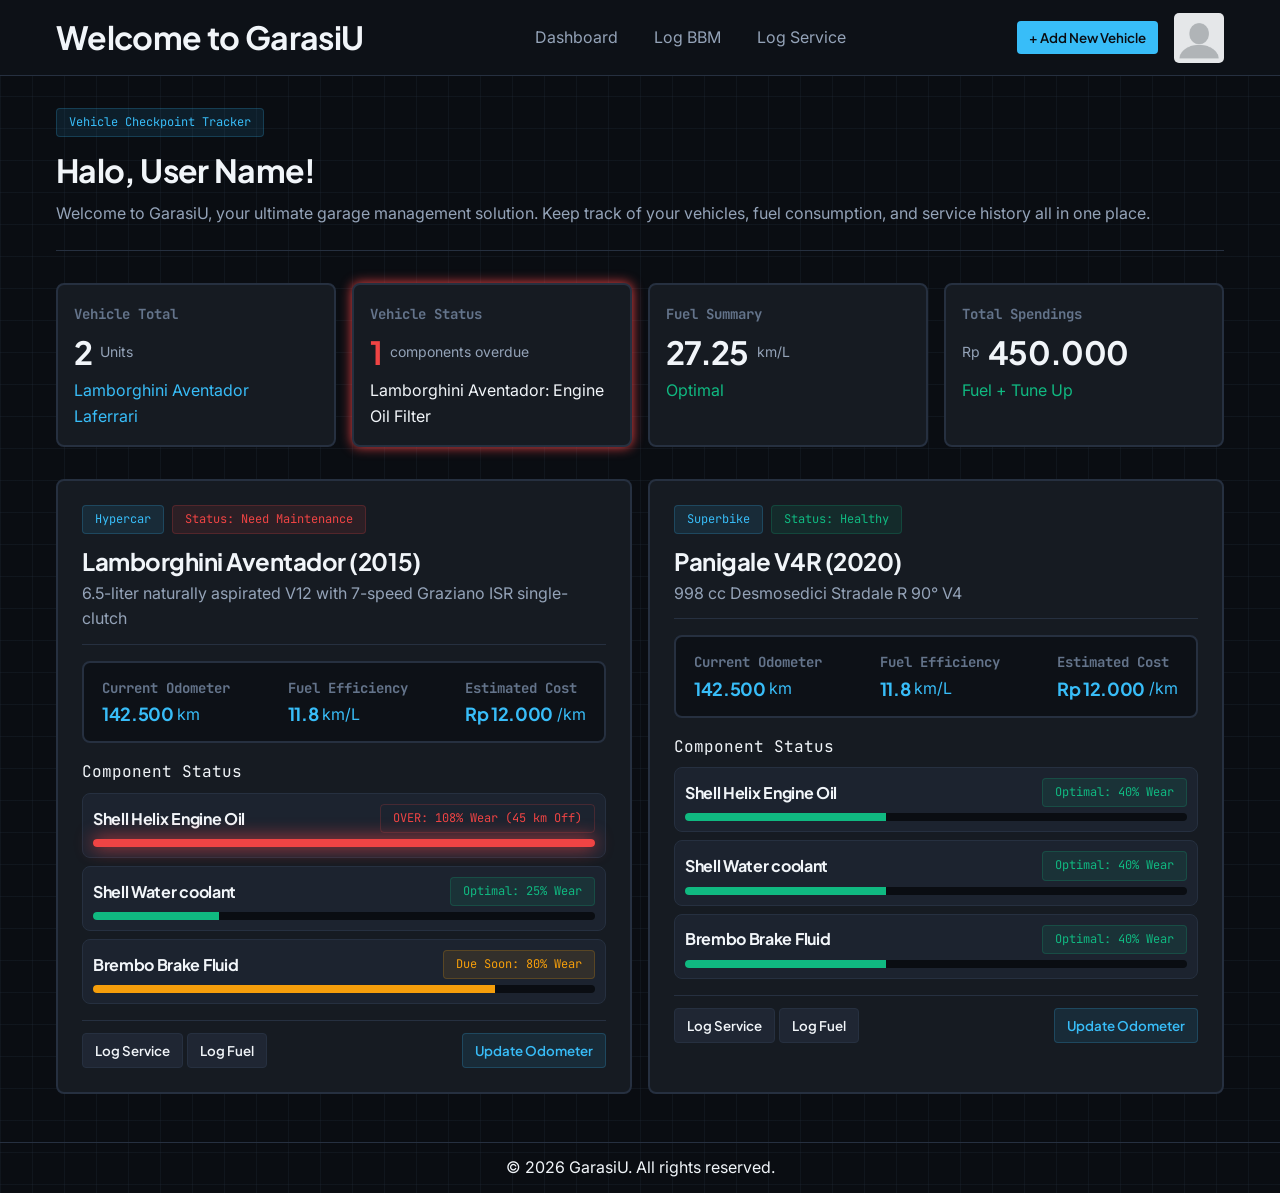
==== dashboard.html @ d57dfd20 "refactor: dashboard page" ====
<!DOCTYPE html>
<html lang="en">

<head>
    <meta charset="UTF-8">
    <meta name="viewport" content="width=device-width, initial-scale=1.0">
    <title>GarasiU - Dashboard</title>
    <link rel="stylesheet" href="styleD.css">
</head>

<body>
    <main>
        <!-- Header -->
        <header class="header">
            <h1>Welcome to GarasiU</h1>
            <nav>
                <a href="index.html">Dashboard</a>
                <a href="logBBM.html">Log BBM</a>
                <a href="logService.html">Log Service</a>
            </nav>

            <div>
                <button>+ Add New Vehicle</button>
                <img src="profile.png" alt="user profile picture" width="50" height="50">
            </div>
        </header>

        <!-- Hero Section -->
        <section class="hero-home">
            <span>Vehicle Checkpoint Tracker</span>
            <h2>Halo, User Name!</h2>
            <p>Welcome to GarasiU, your ultimate garage management solution. Keep track of your vehicles, fuel
                consumption, and service history all in one place.</p>
        </section>

        <!-- Hero Tabs Metrik -->
        <section class="hero-tab">
            <div class="hero-tab-armada">
                <span>Vehicle Total</span>
                <div>
                    <h2>2</h2>
                    <p>Units</p>
                </div>
                <ul>Lamborghini Aventador</ul>
                <ul>Laferrari</ul>
            </div>

            <div class="hero-tab-status">
                <span>Vehicle Status</span>
                <div>
                    <h2>1</h2>
                    <p>components overdue</p>
                </div>
                <article>Lamborghini Aventador: Engine Oil Filter</article>
            </div>

            <div class="hero-tab-fuelSummary">
                <span>Fuel Summary</span>
                <div>
                    <h2>27.25</h2>
                    <p>km/L</p>
                </div>
                <article>Optimal</article>
            </div>

            <div class="hero-tab-spendings">
                <span>Total Spendings</span>
                <div>
                    <p>Rp</p>
                    <h2>450.000</h2>
                </div>
                <article>Fuel + Tune Up</article>
            </div>
        </section>

        <!-- Vehicle Cards Area -->
        <section class="card-vehicle">

            <!-- Vehicle 1 -->
            <div class="card-vehicle-1">
                <section class="card-header">
                    <div class="card-span">
                        <span class="type">Hypercar</span>
                        <span class="status">Status: Need Maintenance</span>
                    </div>
                    <h2>Lamborghini Aventador (2015)</h2>
                    <p>6.5-liter naturally aspirated V12 with 7-speed Graziano ISR single-clutch</p>
                </section>

                <section class="box-section">
                    <div class="box-odo">
                        <span>Current Odometer</span>
                        <div>
                            <h2>142.500</h2>
                            <p>km</p>
                        </div>
                    </div>

                    <div class="box-fuel">
                        <span>Fuel Efficiency</span>
                        <div>
                            <h2>11.8</h2>
                            <p>km/L</p>
                        </div>
                    </div>

                    <div class="box-cost">
                        <span>Estimated Cost</span>
                        <div>
                            <h2>Rp 12.000</h2>
                            <p>/km</p>
                        </div>
                    </div>
                </section>

                <section class="component-list">
                    <span>Component Status</span>

                    <div class="component-item">
                        <div class="component-header-1">
                            <h4>Shell Helix Engine Oil</h4>
                            <span>OVER: 108% Wear (45 km Off)</span>
                        </div>
                        <div class="component-progress-1">
                            <div class="component-progress-bar-1" style="width: 100%;"></div>
                        </div>
                    </div>

                    <div class="component-item">
                        <div class="component-header-2">
                            <h4>Shell Water coolant</h4>
                            <span>Optimal: 25% Wear</span>
                        </div>
                        <div class="component-progress-2">
                            <div class="component-progress-bar-2" style="width: 25%;"></div>
                        </div>
                    </div>

                    <div class="component-item">
                        <div class="component-header-3">
                            <h4>Brembo Brake Fluid</h4>
                            <span>Due Soon: 80% Wear</span>
                        </div>
                        <div class="component-progress-3">
                            <div class="component-progress-bar-3" style="width: 80%;"></div>
                        </div>
                    </div>
                </section>

                <section class="box-footer">
                    <div class="box-footer-left">
                        <button>Log Service</button>
                        <button>Log Fuel</button>
                    </div>
                    <button class="box-footer-right">Update Odometer</button>
                </section>
            </div>

            <!-- Vehicle 2 -->
            <div class="card-vehicle-2">
                <section class="card-header-2">
                    <div class="card-span-2">
                        <span class="type">Superbike</span>
                        <span class="status">Status: Healthy</span>
                    </div>
                    <h2>Panigale V4R (2020)</h2>
                    <p>998 cc Desmosedici Stradale R 90° V4</p>
                </section>

                <section class="box-section">
                    <div class="box-odo">
                        <span>Current Odometer</span>
                        <div>
                            <h2>142.500</h2>
                            <p>km</p>
                        </div>
                    </div>

                    <div class="box-fuel">
                        <span>Fuel Efficiency</span>
                        <div>
                            <h2>11.8</h2>
                            <p>km/L</p>
                        </div>
                    </div>

                    <div class="box-cost">
                        <span>Estimated Cost</span>
                        <div>
                            <h2>Rp 12.000</h2>
                            <p>/km</p>
                        </div>
                    </div>
                </section>

                <section class="component-list">
                    <span>Component Status</span>

                    <div class="component-item">
                        <div class="component-header-1-2">
                            <h4>Shell Helix Engine Oil</h4>
                            <span>Optimal: 40% Wear</span>
                        </div>
                        <div class="component-progress-1-2">
                            <div class="component-progress-bar-1-2" style="width: 40%;"></div>
                        </div>
                    </div>

                    <div class="component-item">
                        <div class="component-header-2-2">
                            <h4>Shell Water coolant</h4>
                            <span>Optimal: 40% Wear</span>
                        </div>
                        <div class="component-progress-2-2">
                            <div class="component-progress-bar-2-2" style="width: 40%;"></div>
                        </div>
                    </div>

                    <div class="component-item">
                        <div class="component-header-3-2">
                            <h4>Brembo Brake Fluid</h4>
                            <span>Optimal: 40% Wear</span>
                        </div>
                        <div class="component-progress-3-2">
                            <div class="component-progress-bar-3-2" style="width: 40%;"></div>
                        </div>
                    </div>
                </section>

                <section class="box-footer">
                    <div class="box-footer-left">
                        <button>Log Service</button>
                        <button>Log Fuel</button>
                    </div>
                    <button class="box-footer-right">Update Odometer</button>
                </section>
            </div>
        </section>

        <!-- Footer -->
        <footer>
            <p>&copy; 2026 GarasiU. All rights reserved.</p>
        </footer>
    </main>
</body>

</html>
---- styleD.css ----
/* --- VARIABLES --- */
@import url('https://fonts.googleapis.com/css2?family=Inter:wght@400;500;600&family=JetBrains+Mono:wght@400;500;600;700&family=Plus+Jakarta+Sans:wght@600;700;800&display=swap');

:root {
    --canvas-void: #0A0D12;
    --surface-base: #0D1117;
    --surface-raised: #161B22;
    
    --text-primary: #F1F5F9;
    --text-secondary: #94A3B8;
    --text-muted: #64748B;
    
    --action-primary: #38BDF8;
    --status-danger: #EF4444;
    --status-success: #10B981;
    --status-warning: #f59e0b;
    
    --border-subtle: #263040;

    --font-heading: 'Plus Jakarta Sans', sans-serif;
    --font-body: 'Inter', -apple-system, sans-serif;
    --font-mono: 'JetBrains Mono', monospace;
}

/* --- RESET & BASE --- */
* {
    box-sizing: border-box;
    margin: 0;
    padding: 0;
}

body {
    background-color: var(--canvas-void);
    background-image: linear-gradient(to right, rgba(38, 48, 64, 0.25) 1px, transparent 1px),
                      linear-gradient(to bottom, rgba(38, 48, 64, 0.25) 1px, transparent 1px);
    background-size: 32px 32px;
}

body, p, article {
    font-family: var(--font-body);
    color: var(--text-primary);
    line-height: 1.6;
}

h1, h2, h3, h4, h5, h6 {
    font-family: var(--font-heading);
    font-weight: 700;
    letter-spacing: -0.02em; 
}

span {
    font-family: var(--font-mono);
}

main {
    min-height: 100vh;
}

/* --- HEADER --- */
.header {
    background-color: var(--surface-base);
    display: flex;
    justify-content: space-between;
    align-items: center;
    border-bottom: 1px solid var(--border-subtle);
    padding: 12px 56px;
}

.header nav a {
    color: var(--text-secondary);
    text-decoration: none;
    font-size: 16px;
    padding: 8px 16px;
    transition: all 0.4s;
}

.header nav a:hover {
    color: var(--action-primary);
    text-decoration: underline;
    text-underline-offset: 4px;
}

.header div {
    display: flex;
    align-items: center;
    gap: 16px;
}

.header button {
    background-color: var(--action-primary);
    color: var(--canvas-void);
    font-family: var(--font-heading);
    font-weight: 600;
    padding: 8px 12px;
    border: none;
    border-radius: 4px;
    cursor: pointer;
}

.header img {
    border-radius: 10%;
    cursor: pointer;
}

/* --- HERO SECTION --- */
.hero-home {
    margin: 32px 56px;
    border-bottom: 1px solid var(--border-subtle);
    padding-bottom: 24px;
}

.hero-home span {
    display: inline-flex;
    padding: 4px 12px;
    font-size: 12px;
    border-radius: 4px; 
    color: var(--action-primary);
    background-color: rgb(56 189 248 / 10%); 
    border: 1px solid rgb(56 189 248 / 20%);
}

.hero-home h2 {
    font-size: 32px;
    margin: 8px 0 4px;
}

.hero-home p {
    font-size: 16px;
    color: var(--text-secondary);
}

/* --- HERO TABS (Grouped CSS) --- */
.hero-tab {
    display: flex;
    gap: 16px;
    margin: 32px 56px;
    justify-content: space-between;
}

/* Menggabungkan styling 4 kotak hero tab */
.hero-tab > div {
    background-color: var(--surface-raised);
    border: 2px solid var(--border-subtle);
    border-radius: 8px;
    padding: 16px;
    width: 25vw;
    min-height: 150px;
}

.hero-tab-status {
    box-shadow: 0 0 12px var(--status-danger);
}

/* Styling konten di dalam Hero Tab */
.hero-tab > div > span {
    font-size: 14px;
    font-weight: bold;
    color: var(--text-muted);
}
.hero-tab-status > span { color: var(--status-danger); }

.hero-tab > div > div {
    display: flex;
    align-items: center;
    gap: 8px;
}

.hero-tab > div > div > h2 { font-size: 32px; }
.hero-tab-status h2 { color: var(--status-danger); }

.hero-tab > div > div > p {
    font-size: 14px;
    color: var(--text-secondary);
}
.hero-tab-fuelSummary > div > p { color: var(--action-primary); }

.hero-tab ul, .hero-tab article {
    font-size: 16px;
}
.hero-tab-armada ul { color: var(--action-primary); }
.hero-tab-fuelSummary article, .hero-tab-spendings article { color: var(--status-success); }


/* --- VEHICLE CARDS (Grouped CSS) --- */
.card-vehicle {
    display: flex;
    padding: 0 56px;
    justify-content: space-between;
}

/* Menggabungkan card-vehicle-1 dan 2 */
[class^="card-vehicle-"] {
    display: flex;
    flex-direction: column;
    background-color: var(--surface-raised);
    border: 2px solid var(--border-subtle);
    border-radius: 8px;
    padding: 24px;
    width: 45vw;
    gap: 16px;
}

[class^="card-vehicle-"] > section > p { 
    color: var(--text-secondary);
}

[class^="card-header"] {
    border-bottom: 1px solid var(--border-subtle);
    padding-bottom: 12px;
}

[class^="card-span"] {
    display: flex;
    gap: 8px;
    padding-bottom: 8px;
}

[class^="card-span"] span {
    display: inline-flex;
    padding: 4px 12px;
    font-size: 12px;
    border-radius: 4px; 
}

/* Badge Modifiers */
.type {
    color: var(--action-primary);
    background-color: rgb(56 189 248 / 10%); 
    border: 1px solid rgb(56 189 248 / 20%);
}
.card-span .status {
    color: var(--status-danger);
    background-color: rgb(239 68 68 / 10%); 
    border: 1px solid rgb(239 68 68 / 20%);
}
.card-span-2 .status {
    color: var(--status-success);
    background-color: rgb(16 185 129 / 10%); 
    border: 1px solid rgb(16 185 129 / 20%);
}

/* --- BOX SECTION (Odo, Fuel, Cost) --- */
.box-section {
    display: flex;
    justify-content: space-between;
    background-color: var(--surface-base);
    padding: 12px 18px;
    border-radius: 8px;
    border: 2px solid var(--border-subtle);
}

.box-section > div > div {
    display: flex;
    align-items: center;
    gap: 4px;
}

.box-section span {
    font-size: 14px;
    font-weight: bold;
    color: var(--text-muted);
}

.box-section h2, .box-section p { color: var(--action-primary); }
.box-section h2 { font-size: 18px; }


/* --- COMPONENT STATUS PROGRESS --- */
.component-list {
    display: flex;
    flex-direction: column;
    gap: 8px;
}

.component-item {
    display: flex;
    flex-direction: column;
    gap: 6px;
    padding: 10px;
    background: rgb(31 38 51 / 80%); 
    border: 1px solid var(--border-subtle);
    border-radius: 8px;
}

/* Menggabungkan semua component-header */
[class^="component-header"] {
    display: flex;
    align-items: center;
    justify-content: space-between;
    gap: 8px;
}

[class^="component-header"] span {
    display: inline-flex;
    padding: 4px 12px;
    font-size: 12px;
    border-radius: 4px; 
}

/* Menggabungkan lintasan (track) progress bar */
[class^="component-progress-"]:not([class*="bar"]) {
    width: 100%;
    height: 8px;
    background: var(--canvas-void);
    border-radius: 4px;
    overflow: hidden;
}

/* Animasi & dasar Bar Progress */
[class*="progress-bar"] {
    height: 100%;
    transition: width 0.3s ease-in-out;
}

/* Pewarnaan Status Dinamis berdasarkan class HTML Anda */
/* Status Danger (Merah) */
.component-header-1 span { color: var(--status-danger); background-color: var(--status-danger-bg); border: 1px solid rgb(239 68 68 / 20%); }
.component-progress-1 { box-shadow: 0 0 18px var(--status-danger); }
.component-progress-bar-1 { background: var(--status-danger); }

/* Status Success (Hijau) */
.component-header-2 span, .component-header-1-2 span, .component-header-2-2 span, .component-header-3-2 span { 
    color: var(--status-success); background-color: rgb(16 185 129 / 10%); border: 1px solid rgb(16 185 129 / 20%); 
}
.component-progress-bar-2, .component-progress-bar-1-2, .component-progress-bar-2-2, .component-progress-bar-3-2 { background: var(--status-success); }

/* Status Warning (Kuning/Orange) */
.component-header-3 span { color: var(--status-warning); background-color: rgb(245 158 11 / 10%); border: 1px solid rgb(245 158 11 / 20%); }
.component-progress-bar-3 { background: var(--status-warning); }


/* --- CARD FOOTER & BUTTONS --- */
.box-footer {
    display: flex;
    justify-content: space-between;
    border-top: 1px solid var(--border-subtle);
    padding-top: 12px;
}

.box-footer button {
    font-family: var(--font-heading);
    padding: 8px 12px;
    border-radius: 4px;
    cursor: pointer;
    font-weight: 600;
}

.box-footer-left button {
    background-color: rgb(31 38 51);
    color: var(--text-primary);
    border: 1px solid var(--border-subtle);
}

.box-footer-right {
    color: var(--action-primary);
    background-color: rgb(56 189 248 / 10%); 
    border: 1px solid rgb(56 189 248 / 20%);
}

/* --- PAGE FOOTER --- */
footer {
    display: flex;
    justify-content: center;
    padding: 12px 56px;
    border-top: 1px solid var(--border-subtle);
    margin-top: 48px;
    color: var(--text-muted);
}

/* --- RESPONSIVE MOBILE --- */
@media screen and (max-width: 768px) {
    .header { flex-direction: column; padding: 16px; gap: 16px; text-align: center; }
    .header nav { flex-direction: column; width: 100%; gap: 12px; }
    .header div { justify-content: center; width: 100%; }
    
    .hero-home, .hero-tab { margin: 24px 16px; }
    .hero-tab { flex-direction: column; }
    .hero-tab > div { width: 100%; }
    
    .card-vehicle { flex-direction: column; padding: 16px; gap: 24px; }
    [class^="card-vehicle-"] { width: 100%; }
    
    .box-section { flex-direction: column; align-items: flex-start; gap: 12px; }
    
    .box-footer, .box-footer-left { flex-direction: column; width: 100%; gap: 8px;}
    .box-footer-left button, .box-footer-right { width: 100%; }
}
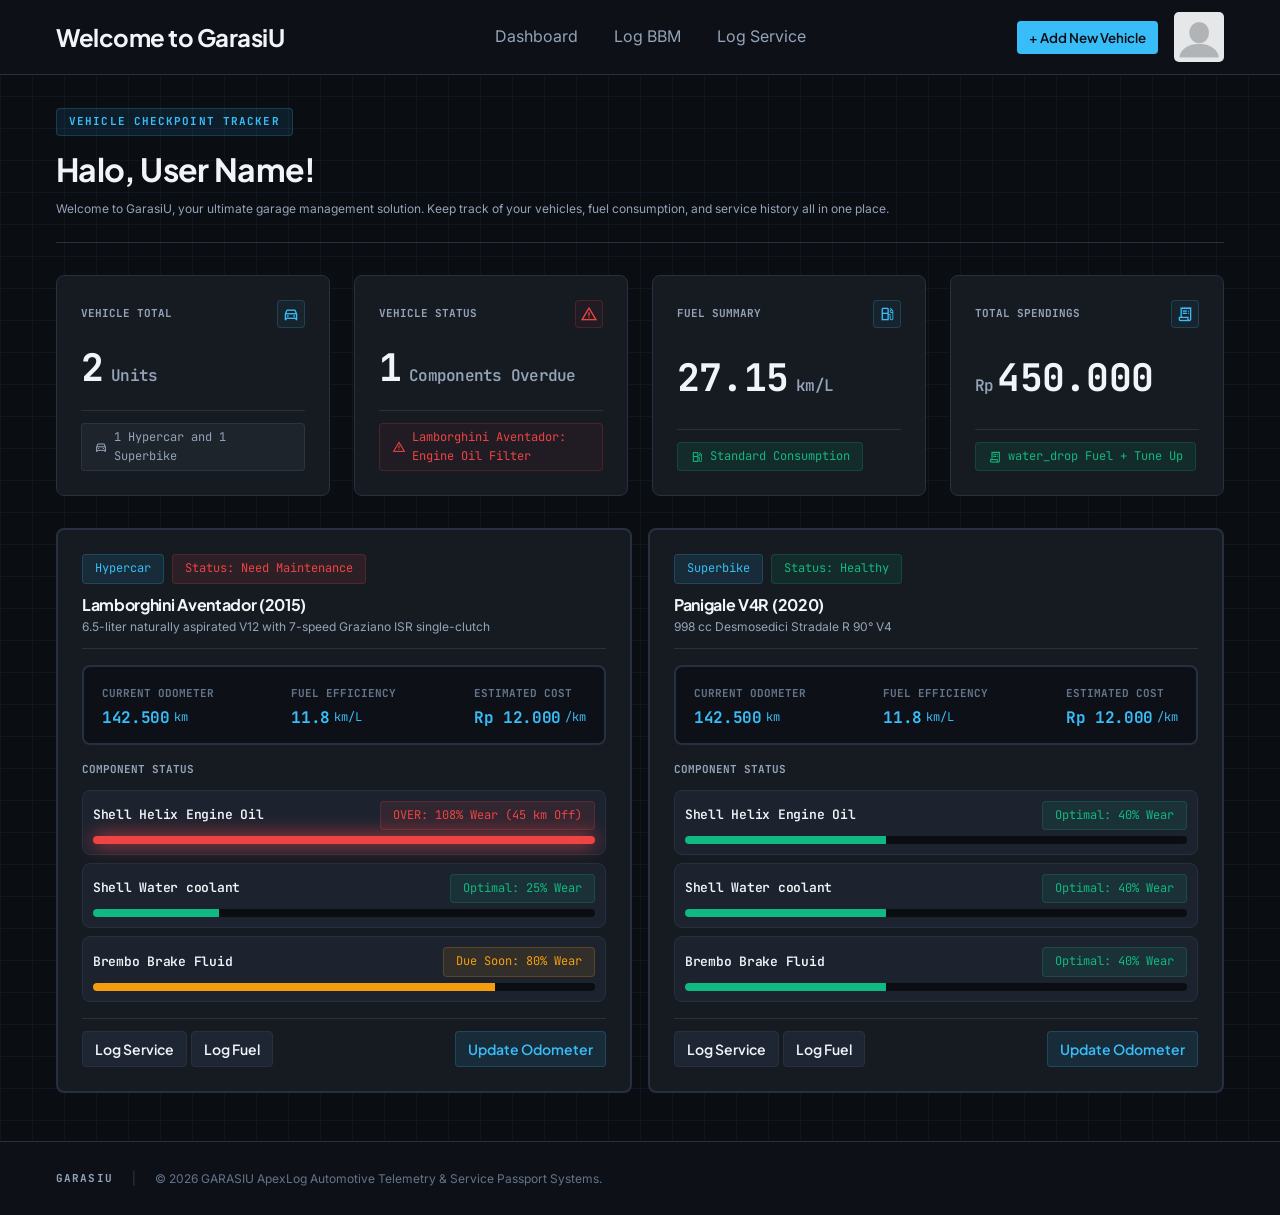
==== commit 8fdd9dac: "style: fuel log css design" ====
--- a/dashboard.html
+++ b/dashboard.html
@@ -6,22 +6,25 @@
     <meta name="viewport" content="width=device-width, initial-scale=1.0">
     <title>GarasiU - Dashboard</title>
     <link rel="stylesheet" href="styleD.css">
+    <link rel="preconnect" href="https://fonts.googleapis.com">
+    <link rel="preconnect" href="https://fonts.gstatic.com" crossorigin>
+    <link href="https://fonts.googleapis.com/css2?family=Material+Symbols+Outlined:wght,FILL@100..700,0..1&display=swap" rel="stylesheet">
 </head>
 
 <body>
     <main>
         <!-- Header -->
         <header class="header">
-            <h1>Welcome to GarasiU</h1>
+            <h2>Welcome to GarasiU</h2>
             <nav>
-                <a href="index.html">Dashboard</a>
+                <a href="dashboard.html">Dashboard</a>
                 <a href="logBBM.html">Log BBM</a>
                 <a href="logService.html">Log Service</a>
             </nav>
 
             <div>
                 <button>+ Add New Vehicle</button>
-                <img src="profile.png" alt="user profile picture" width="50" height="50">
+                <img src="docs/img/profile.png" alt="user profile picture" width="50" height="50">
             </div>
         </header>
 
@@ -33,43 +36,74 @@
                 consumption, and service history all in one place.</p>
         </section>
 
-        <!-- Hero Tabs Metrik -->
-        <section class="hero-tab">
-            <div class="hero-tab-armada">
-                <span>Vehicle Total</span>
-                <div>
-                    <h2>2</h2>
-                    <p>Units</p>
-                </div>
-                <ul>Lamborghini Aventador</ul>
-                <ul>Laferrari</ul>
-            </div>
-
-            <div class="hero-tab-status">
-                <span>Vehicle Status</span>
-                <div>
-                    <h2>1</h2>
-                    <p>components overdue</p>
-                </div>
-                <article>Lamborghini Aventador: Engine Oil Filter</article>
-            </div>
-
-            <div class="hero-tab-fuelSummary">
-                <span>Fuel Summary</span>
-                <div>
-                    <h2>27.25</h2>
-                    <p>km/L</p>
-                </div>
-                <article>Optimal</article>
-            </div>
-
-            <div class="hero-tab-spendings">
-                <span>Total Spendings</span>
-                <div>
-                    <p>Rp</p>
-                    <h2>450.000</h2>
-                </div>
-                <article>Fuel + Tune Up</article>
+        <!-- dashboar metric -->
+        <section class="bbm-metrics">
+            <!-- Card 1 -->
+            <div class="metric-card">
+                <div class="metric-header">
+                    <span>VEHICLE TOTAL</span>
+                    <div class="icon-box icon-cyan"><span class="material-symbols-outlined">directions_car</span></div>
+                </div>
+                <div class="metric-body">
+                    <h2>2 <span>Units</span></h2>
+                </div>
+                <div class="metric-footer">
+                    <div class="status-badge neutral">
+                        <span class="material-symbols-outlined">directions_car</span>
+                        1 Hypercar and 1 Superbike
+                    </div>
+                </div>
+            </div>
+        
+            <!-- Card 2 -->
+            <div class="metric-card">
+                <div class="metric-header">
+                    <span>VEHICLE STATUS</span>
+                    <div class="icon-box icon-danger"><span class="material-symbols-outlined">warning</span></div>
+                </div>
+                <div class="metric-body">
+                    <h2 class="danger-text">1 <span>Components Overdue</span></h2>
+                </div>
+                <div class="metric-footer">
+                    <div class="status-badge danger">
+                        <span class="material-symbols-outlined">warning</span>
+                        Lamborghini Aventador: Engine Oil Filter
+                    </div>
+                </div>
+            </div>
+        
+            <!-- Card 3 -->
+            <div class="metric-card">
+                <div class="metric-header">
+                    <span>FUEL SUMMARY</span>
+                    <div class="icon-box icon-cyan"><span class="material-symbols-outlined">local_gas_station</span></div>
+                </div>
+                <div class="metric-body">
+                    <h2>27.15 <span>km/L</span></h2>
+                </div>
+                <div class="metric-footer between">
+                    <div class="status-badge optimal">
+                        <span class="material-symbols-outlined">local_gas_station</span> Standard
+                            Consumption
+                    </div>
+                </div>
+            </div>
+
+            <!-- Card 4 -->
+            <div class="metric-card">
+                <div class="metric-header">
+                    <span>TOTAL SPENDINGS</span>
+                    <div class="icon-box icon-cyan"><span class="material-symbols-outlined">receipt_long</span></div>
+                </div>
+                <div class="metric-body">
+                    <h2><span style="font-size: 16px; margin-right:-4px;">Rp</span> 450.000</h2>
+                </div>
+                <div class="metric-footer between">
+                    <div class="status-badge optimal">
+                        <span class="material-symbols-outlined">receipt_long</span>water_drop</span>
+                        Fuel + Tune Up
+                    </div>
+                </div>
             </div>
         </section>
 
@@ -238,8 +272,12 @@
         </section>
 
         <!-- Footer -->
-        <footer>
-            <p>&copy; 2026 GarasiU. All rights reserved.</p>
+        <footer class="footer">
+            <div class="footer-left">
+                <span class="logo-text">GARASIU</span>
+                <span class="divider">|</span>
+                <p>&copy; 2026 GARASIU ApexLog Automotive Telemetry & Service Passport Systems.</p>
+            </div>
         </footer>
     </main>
 </body>
--- a/styleD.css
+++ b/styleD.css
@@ -1,4 +1,4 @@
-/* --- VARIABLES --- */
+/* VARIABLES */
 @import url('https://fonts.googleapis.com/css2?family=Inter:wght@400;500;600&family=JetBrains+Mono:wght@400;500;600;700&family=Plus+Jakarta+Sans:wght@600;700;800&display=swap');
 
 :root {
@@ -16,13 +16,14 @@
     --status-warning: #f59e0b;
     
     --border-subtle: #263040;
+    --border-bright: #3B475C;
 
     --font-heading: 'Plus Jakarta Sans', sans-serif;
     --font-body: 'Inter', -apple-system, sans-serif;
     --font-mono: 'JetBrains Mono', monospace;
 }
 
-/* --- RESET & BASE --- */
+/* RESET & BASE */
 * {
     box-sizing: border-box;
     margin: 0;
@@ -56,7 +57,7 @@
     min-height: 100vh;
 }
 
-/* --- HEADER --- */
+/* HEADER */
 .header {
     background-color: var(--surface-base);
     display: flex;
@@ -102,7 +103,7 @@
     cursor: pointer;
 }
 
-/* --- HERO SECTION --- */
+/* HERO SECTION */
 .hero-home {
     margin: 32px 56px;
     border-bottom: 1px solid var(--border-subtle);
@@ -112,7 +113,11 @@
 .hero-home span {
     display: inline-flex;
     padding: 4px 12px;
-    font-size: 12px;
+    font-size: 11px;
+    font-family: var(--font-mono);
+    font-weight: 700;
+    text-transform: uppercase;
+    letter-spacing: 0.1em;
     border-radius: 4px; 
     color: var(--action-primary);
     background-color: rgb(56 189 248 / 10%); 
@@ -125,63 +130,188 @@
 }
 
 .hero-home p {
+    font-size: 12px;
+    color: var(--text-secondary);
+}
+
+/* METRICS BENTO GRID */
+.bbm-metrics {
+    display: grid;
+    grid-template-columns: 1fr;
+    gap: 24px;
+    margin: 32px 56px;
+}
+
+@media (min-width: 768px) {
+    .bbm-metrics {
+        grid-template-columns: repeat(4, 1fr);
+    }
+}
+
+.metric-card {
+    background-color: var(--surface-raised);
+    border: 1px solid var(--border-subtle);
+    border-radius: 8px;
+    padding: 24px;
+    display: flex;
+    flex-direction: column;
+    justify-content: space-between;
+    transition: border-color 0.2s;
+    min-height: 150px;
+}
+
+.metric-card:hover {
+    border-color: var(--border-bright);
+}
+
+.metric-header {
+    display: flex;
+    align-items: center;
+    justify-content: space-between;
+    margin-bottom: 12px;
+}
+
+.metric-header > span {
+    font-family: var(--font-mono);
+    font-size: 11px;
+    color: var(--text-secondary);
+    text-transform: uppercase;
+    font-weight: 700;
+    display: flex;
+    align-items: center;
+    gap: 6px;
+}
+
+.icon-box {
+    padding: 4px;
+    border-radius: 4px;
+    background-color: var(--surface-overlay);
+    border: 1px solid var(--border-subtle);
+    display: flex;
+    align-items: center;
+    justify-content: center;
+}
+
+.icon-box .material-symbols-outlined { font-size: 18px; }
+.icon-cyan { color: var(--action-primary); border-color: rgba(56, 189, 248, 0.2); background-color: rgba(56, 189, 248, 0.05); }
+.icon-danger { color: var(--status-danger); border-color: rgba(239, 68, 68, 0.2); background-color: rgba(239, 68, 68, 0.05); }
+.icon-warning { color: var(--status-warning); border-color: rgba(234, 179, 8, 0.2); background-color: rgba(234, 179, 8, 0.05); }
+.icon-optimal { color: var(--status-success); border-color: rgba(16, 185, 129, 0.2); background-color: rgba(16, 185, 129, 0.05); }
+
+.metric-body {
+    margin: 8px 0;
+}
+
+.metric-body h2 {
+    font-family: var(--font-mono);
+    font-size: 38px;
+    line-height: 1;
+    display: flex;
+    align-items: baseline;
+    gap: 8px;
+    color: var(--text-primary);
+}
+
+.metric-body h2 span {
+    font-family: var(--font-mono);
     font-size: 16px;
     color: var(--text-secondary);
-}
-
-/* --- HERO TABS (Grouped CSS) --- */
-.hero-tab {
-    display: flex;
-    gap: 16px;
-    margin: 32px 56px;
-    justify-content: space-between;
-}
-
-/* Menggabungkan styling 4 kotak hero tab */
-.hero-tab > div {
-    background-color: var(--surface-raised);
-    border: 2px solid var(--border-subtle);
-    border-radius: 8px;
-    padding: 16px;
-    width: 25vw;
-    min-height: 150px;
-}
-
-.hero-tab-status {
-    box-shadow: 0 0 12px var(--status-danger);
-}
-
-/* Styling konten di dalam Hero Tab */
-.hero-tab > div > span {
-    font-size: 14px;
-    font-weight: bold;
+    font-weight: 600;
+    text-transform: none;
+}
+
+.metric-body p {
+    font-size: 12px;
     color: var(--text-muted);
-}
-.hero-tab-status > span { color: var(--status-danger); }
-
-.hero-tab > div > div {
-    display: flex;
-    align-items: center;
-    gap: 8px;
-}
-
-.hero-tab > div > div > h2 { font-size: 32px; }
-.hero-tab-status h2 { color: var(--status-danger); }
-
-.hero-tab > div > div > p {
-    font-size: 14px;
-    color: var(--text-secondary);
-}
-.hero-tab-fuelSummary > div > p { color: var(--action-primary); }
-
-.hero-tab ul, .hero-tab article {
-    font-size: 16px;
-}
-.hero-tab-armada ul { color: var(--action-primary); }
-.hero-tab-fuelSummary article, .hero-tab-spendings article { color: var(--status-success); }
-
-
-/* --- VEHICLE CARDS (Grouped CSS) --- */
+    margin-top: 4px;
+    display: flex;
+    align-items: center;
+    gap: 4px;
+}
+
+.metric-footer {
+    margin-top: 16px;
+    padding-top: 12px;
+    border-top: 1px solid var(--border-subtle);
+    display: flex;
+    align-items: center;
+}
+
+.metric-footer.between {
+    justify-content: space-between;
+}
+
+.status-badge {
+    display: inline-flex;
+    align-items: center;
+    gap: 6px;
+    padding: 4px 12px;
+    border-radius: 4px;
+    font-family: var(--font-mono);
+    font-size: 12px;
+}
+
+.status-badge .material-symbols-outlined { font-size: 14px; }
+
+.status-badge.optimal {
+    background-color: rgba(16, 185, 129, 0.1);
+    border: 1px solid rgba(16, 185, 129, 0.2);
+    color: var(--status-success);
+}
+
+.status-badge.neutral {
+    background-color: rgba(100, 116, 139, 0.1);
+    border: 1px solid rgba(100, 116, 139, 0.2);
+    color: var(--text-secondary);
+}
+
+.status-badge.danger {
+    background-color: rgba(239, 68, 68, 0.05);
+    border: 1px solid rgba(239, 68, 68, 0.2); 
+    color: var(--status-danger); 
+}
+
+/* TEXT MODIFIERS */
+.cyan-text { color: var(--action-primary); }
+.success-text { color: var(--status-success); }
+.danger-text { color: var(--status-danger); }
+.warning-text { color: var(--status-warning); }
+.optimal-text { color: var(--status-success); }
+.primary-text { color: var(--text-primary); }
+.muted-text { color: var(--text-muted); }
+.bold { font-weight: bold; }
+.text-right { text-align: right; }
+.text-center { text-align: center; }
+
+.date-text {
+    font-family: var(--font-mono);
+    color: var(--text-muted);
+    font-size: 11px;
+}
+
+/* MATERIAL SYMBOLS FIX */
+.material-symbols-outlined {
+    font-family: 'Material Symbols Outlined' !important;
+    font-variation-settings: 'FILL' 0, 'wght' 400, 'GRAD' 0, 'opsz' 20;
+    display: inline-flex;
+    align-items: center;
+    justify-content: center;
+    letter-spacing: normal !important;
+    text-transform: none !important;
+    font-feature-settings: 'liga' !important;
+    white-space: nowrap !important;
+    word-wrap: normal !important;
+    direction: ltr !important;
+    -webkit-font-smoothing: antialiased;
+}
+
+.fill-icon {
+    font-variation-settings: 'FILL' 1;
+}
+
+
+
+/* VEHICLE CARDS (Grouped CSS) */
 .card-vehicle {
     display: flex;
     padding: 0 56px;
@@ -201,12 +331,18 @@
 }
 
 [class^="card-vehicle-"] > section > p { 
+    font-size: 12px;
     color: var(--text-secondary);
 }
 
 [class^="card-header"] {
     border-bottom: 1px solid var(--border-subtle);
     padding-bottom: 12px;
+}
+
+[class^="card-header"] h2 {
+    font-size: 16px;
+    font-family: var(--font-heading);
 }
 
 [class^="card-span"] {
@@ -239,7 +375,7 @@
     border: 1px solid rgb(16 185 129 / 20%);
 }
 
-/* --- BOX SECTION (Odo, Fuel, Cost) --- */
+/* BOX SECTION (Odo, Fuel, Cost) */
 .box-section {
     display: flex;
     justify-content: space-between;
@@ -256,20 +392,32 @@
 }
 
 .box-section span {
-    font-size: 14px;
-    font-weight: bold;
+    font-size: 11px;
+    font-family: var(--font-mono);
+    text-transform: uppercase;
+    font-weight: 700;
     color: var(--text-muted);
 }
 
 .box-section h2, .box-section p { color: var(--action-primary); }
-.box-section h2 { font-size: 18px; }
-
-
-/* --- COMPONENT STATUS PROGRESS --- */
+.box-section h2 { font-size: 16px; font-family: var(--font-mono); }
+.box-section p { font-size: 12px; font-family: var(--font-mono); }
+
+
+/* COMPONENT STATUS PROGRESS */
 .component-list {
     display: flex;
     flex-direction: column;
     gap: 8px;
+}
+
+.component-list > span {
+    font-size: 11px;
+    font-family: var(--font-mono);
+    text-transform: uppercase;
+    font-weight: 700;
+    color: var(--text-secondary);
+    margin-bottom: 4px;
 }
 
 .component-item {
@@ -288,6 +436,12 @@
     align-items: center;
     justify-content: space-between;
     gap: 8px;
+}
+
+[class^="component-header"] h4 {
+    font-size: 13px;
+    font-family: var(--font-mono);
+    font-weight: 600;
 }
 
 [class^="component-header"] span {
@@ -314,7 +468,7 @@
 
 /* Pewarnaan Status Dinamis berdasarkan class HTML Anda */
 /* Status Danger (Merah) */
-.component-header-1 span { color: var(--status-danger); background-color: var(--status-danger-bg); border: 1px solid rgb(239 68 68 / 20%); }
+.component-header-1 span { color: var(--status-danger); background-color: rgb(239 68 68 / 10%); border: 1px solid rgb(239 68 68 / 20%); }
 .component-progress-1 { box-shadow: 0 0 18px var(--status-danger); }
 .component-progress-bar-1 { background: var(--status-danger); }
 
@@ -329,7 +483,7 @@
 .component-progress-bar-3 { background: var(--status-warning); }
 
 
-/* --- CARD FOOTER & BUTTONS --- */
+/* CARD FOOTER & BUTTONS */
 .box-footer {
     display: flex;
     justify-content: space-between;
@@ -339,10 +493,12 @@
 
 .box-footer button {
     font-family: var(--font-heading);
+    font-size: 14px;
     padding: 8px 12px;
     border-radius: 4px;
     cursor: pointer;
     font-weight: 600;
+    transition: all 0.2s;
 }
 
 .box-footer-left button {
@@ -357,25 +513,49 @@
     border: 1px solid rgb(56 189 248 / 20%);
 }
 
-/* --- PAGE FOOTER --- */
-footer {
-    display: flex;
-    justify-content: center;
-    padding: 12px 56px;
+/* PAGE FOOTER */
+footer.footer {
+    display: flex;
+    justify-content: space-between;
+    align-items: center;
+    padding: 24px 56px;
     border-top: 1px solid var(--border-subtle);
     margin-top: 48px;
     color: var(--text-muted);
-}
-
-/* --- RESPONSIVE MOBILE --- */
+    background-color: var(--surface-base);
+}
+
+.footer-left {
+    display: flex;
+    align-items: center;
+    gap: 16px;
+}
+
+.footer-left .logo-text {
+    font-family: var(--font-mono);
+    font-weight: 700;
+    color: var(--text-secondary);
+    letter-spacing: 0.1em;
+    font-size: 11px;
+}
+
+.footer-left .divider {
+    color: var(--border-subtle);
+    font-weight: 300;
+}
+
+.footer-left p {
+    color: var(--text-muted);
+    font-size: 12px;
+}
+
+/* RESPONSIVE MOBILE */
 @media screen and (max-width: 768px) {
     .header { flex-direction: column; padding: 16px; gap: 16px; text-align: center; }
     .header nav { flex-direction: column; width: 100%; gap: 12px; }
     .header div { justify-content: center; width: 100%; }
     
-    .hero-home, .hero-tab { margin: 24px 16px; }
-    .hero-tab { flex-direction: column; }
-    .hero-tab > div { width: 100%; }
+    .hero-home, .bbm-metrics { margin: 24px 16px; }
     
     .card-vehicle { flex-direction: column; padding: 16px; gap: 24px; }
     [class^="card-vehicle-"] { width: 100%; }
@@ -384,4 +564,9 @@
     
     .box-footer, .box-footer-left { flex-direction: column; width: 100%; gap: 8px;}
     .box-footer-left button, .box-footer-right { width: 100%; }
+    
+    footer.footer { flex-direction: column; padding: 24px 16px; gap: 16px; text-align: center; }
+    .footer-left { flex-direction: column; gap: 8px; }
+    .footer-left .divider { display: none; }
+    .footer-nav { flex-wrap: wrap; justify-content: center; gap: 16px; }
 }
